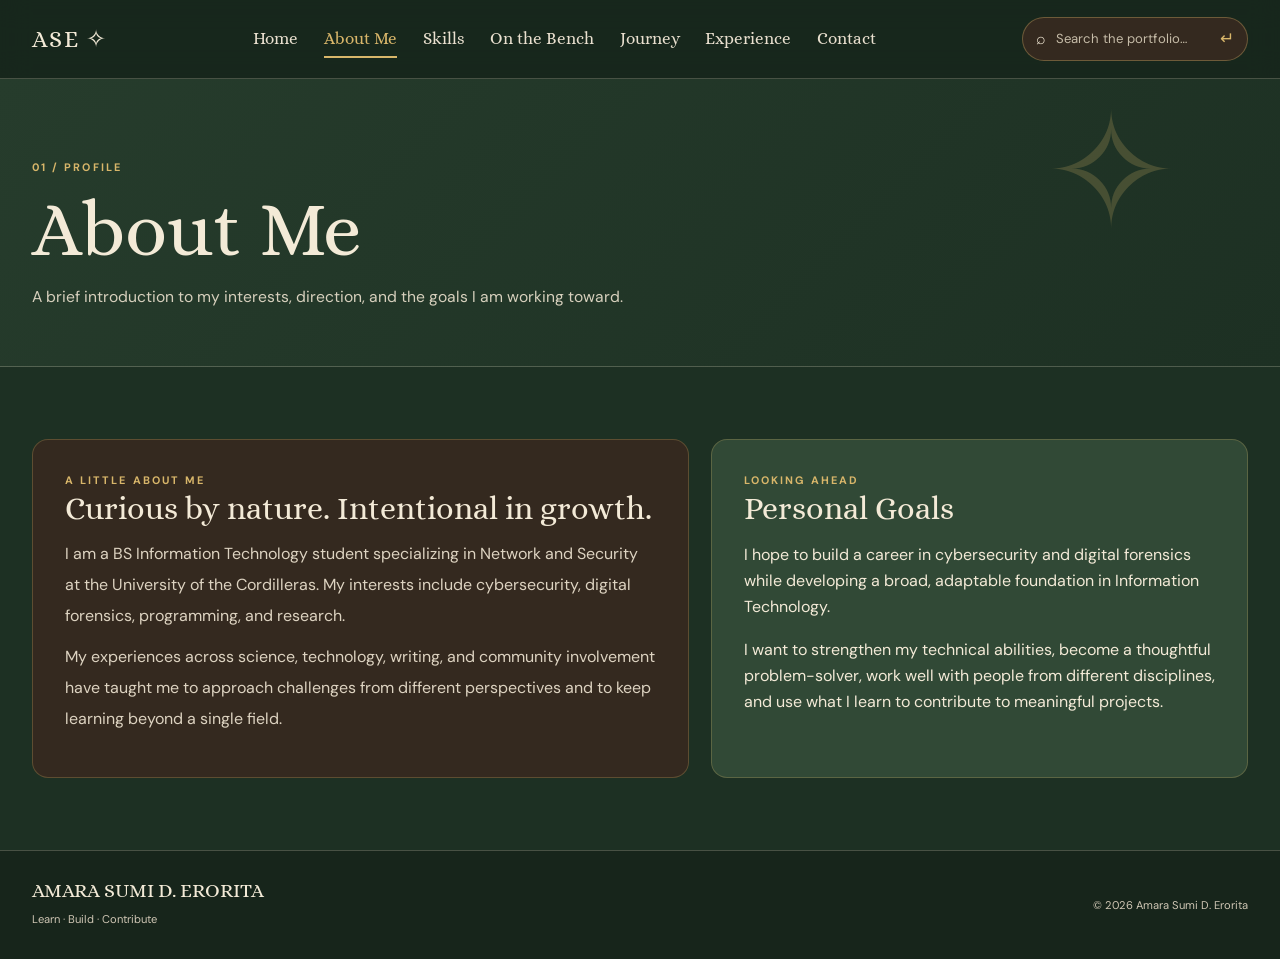
==== about.html @ 3ad0b854 "Add files via upload" ====
<!doctype html>
<html lang="en"><head><meta charset="utf-8"><meta name="viewport" content="width=device-width,initial-scale=1">
<meta name="theme-color" content="#1d3023"><meta name="description" content="Amara Sumi D. Erorita — Information Technology portfolio">
<title>About Me | Amara Sumi D. Erorita</title><link rel="stylesheet" href="assets/style.css"></head>
<body><header class="site-header"><div class="wrap nav-wrap"><a class="brand-mark" href="index.html">ASE ✧</a>
<nav class="nav" aria-label="Main navigation"><a href="index.html" >Home</a><a href="about.html" aria-current="page">About Me</a><a href="skills.html" >Skills</a><a href="on-the-bench.html" >On the Bench</a><a href="journey.html" >Journey</a><a href="experience.html" >Experience</a><a href="contact.html" >Contact</a></nav>
<div class="header-tools"><form class="search" data-search role="search"><span aria-hidden="true">⌕</span><input type="search" aria-label="Search portfolio" placeholder="Search the portfolio…"><button aria-label="Search">↵</button><div class="search-results" aria-live="polite"></div></form></div></div></header>

<main><section class="page-hero"><div class="wrap"><div class="eyebrow">01 / Profile</div><h1>About Me</h1><p>A brief introduction to my interests, direction, and the goals I am working toward.</p></div></section>
<section class="section"><div class="wrap about-grid">
 <article class="about-panel"><div class="eyebrow">A little about me</div><h2>Curious by nature. Intentional in growth.</h2>
 <p>I am a BS Information Technology student specializing in Network and Security at the University of the Cordilleras. My interests include cybersecurity, digital forensics, programming, and research.</p>
 <p>My experiences across science, technology, writing, and community involvement have taught me to approach challenges from different perspectives and to keep learning beyond a single field.</p></article>
 <article class="goals-panel"><div class="eyebrow">Looking ahead</div><h2>Personal Goals</h2>
 <p>I hope to build a career in cybersecurity and digital forensics while developing a broad, adaptable foundation in Information Technology.</p>
 <p>I want to strengthen my technical abilities, become a thoughtful problem-solver, work well with people from different disciplines, and use what I learn to contribute to meaningful projects.</p></article>
 </div></section></main>
<footer class="site-footer"><div class="wrap footer-inner"><div><strong>AMARA SUMI D. ERORITA</strong><br><small>Learn · Build · Contribute</small></div><small>© <span data-year></span> Amara Sumi D. Erorita</small></div></footer>
<div class="cursor-star" aria-hidden="true">✧</div><script src="assets/script.js"></script></body></html>
---- assets/style.css ----
@import url('https://fonts.googleapis.com/css2?family=Alice&family=DM+Sans:wght@400;500;600;700&display=swap');
:root{
 --forest:#1d3023;--forest2:#263c2c;--forest3:#314936;--brown:#34291f;
 --brown2:#453629;--cream:#f3ead7;--cream2:#e8ddc7;--gold:#d8b66a;
 --muted:#c9c2ae;--line:rgba(243,234,215,.22);
 --serif:'Alice',Georgia,serif;--sans:'DM Sans',Arial,sans-serif;
}
*{box-sizing:border-box}
html{scroll-behavior:smooth}
body{margin:0;background:var(--forest);color:var(--cream);font-family:var(--sans);line-height:1.65}
a{color:inherit;text-decoration:none}
button,input{font:inherit}
img{display:block;max-width:100%}
.wrap{width:min(1280px,calc(100% - 64px));margin:auto}
.site-header{position:sticky;top:0;z-index:50;background:rgba(24,39,28,.94);backdrop-filter:blur(14px);border-bottom:1px solid var(--line)}
.nav-wrap{min-height:78px;display:flex;align-items:center;justify-content:space-between;gap:24px}
.brand-mark{font:1.5rem var(--serif);color:var(--cream);letter-spacing:.06em;white-space:nowrap}
.nav{display:flex;align-items:center;gap:clamp(12px,2vw,30px);flex-wrap:wrap}
.nav a{font:1.05rem var(--serif);color:#e9e0cf;padding:8px 0;border-bottom:2px solid transparent}
.nav a:hover,.nav a[aria-current="page"]{color:var(--gold);border-color:var(--gold)}
.header-tools{display:flex;align-items:center;gap:12px}
.search{position:relative;display:flex;align-items:center;gap:8px;background:var(--brown);border:1px solid rgba(216,182,106,.35);border-radius:999px;padding:7px 13px;min-width:205px}
.search input{width:100%;min-width:0;background:transparent;border:0;outline:0;color:var(--cream);font-size:.82rem}
.search input::placeholder{color:#c6bca8}
.search button{border:0;background:transparent;color:var(--gold);cursor:pointer;padding:0;font-size:1.05rem}
.search-results{position:absolute;right:0;top:calc(100% + 10px);width:min(380px,85vw);max-height:60vh;overflow:auto;background:var(--brown);border:1px solid rgba(216,182,106,.45);border-radius:14px;padding:8px;box-shadow:0 18px 40px #0005;display:none}
.search-results.open{display:block}
.search-result{display:block;padding:11px 12px;border-radius:9px}
.search-result:hover{background:#594531}
.search-result strong{display:block;font:1.05rem var(--serif);color:var(--cream)}
.search-result small{display:block;color:#c8bda8;font-size:.72rem;margin-top:2px}
.search-empty{padding:14px;color:#d2c7b2;font-size:.84rem}
.hero{min-height:calc(100vh - 78px);display:grid;grid-template-columns:minmax(300px,.88fr) minmax(0,1.12fr);align-items:center;gap:clamp(34px,6vw,92px);padding:56px 0 70px;position:relative;overflow:hidden}
.hero:before{content:"";position:absolute;width:550px;height:550px;border:1px solid rgba(216,182,106,.14);border-radius:50%;right:-190px;top:-150px;box-shadow:0 0 0 45px rgba(216,182,106,.025),0 0 0 95px rgba(216,182,106,.02);pointer-events:none}
.hero-photo{height:min(690px,78vh);min-height:480px;position:relative;z-index:1}
.hero-photo img{width:100%;height:100%;object-fit:cover;object-position:center 22%;border-radius:4px 4px 80px 4px;box-shadow:18px 18px 0 rgba(52,41,31,.8);filter:saturate(.88)}
.hero-copy{position:relative;z-index:2;padding:20px 0}
.eyebrow{text-transform:uppercase;letter-spacing:.19em;font-size:.68rem;font-weight:700;color:var(--gold)}
.hero h1{font:clamp(3.4rem,6.3vw,6.5rem)/.98 var(--serif);letter-spacing:-.025em;margin:18px 0 14px;color:var(--cream)}
.hero-course{font:clamp(1.35rem,2.3vw,2rem)/1.3 var(--serif);color:var(--gold);margin:0 0 25px}
.hero-intro{font-size:1rem;line-height:1.9;max-width:620px;color:#e2ddcf}
.hero-info{display:flex;gap:12px;align-items:center;flex-wrap:wrap;margin:28px 0 0}
.info-chip{background:var(--brown);border:1px solid rgba(216,182,106,.25);border-radius:12px;padding:12px 16px;color:var(--cream);font-size:.8rem}
.info-chip span{display:block;color:var(--gold);font-size:.61rem;text-transform:uppercase;letter-spacing:.14em;margin-bottom:3px}
.hero-actions{display:flex;gap:12px;flex-wrap:wrap;margin-top:25px}
.button{display:inline-flex;align-items:center;justify-content:center;padding:12px 19px;border-radius:9px;border:1px solid var(--gold);font-size:.8rem;font-weight:700;transition:.2s}
.button.primary{background:var(--gold);color:var(--brown)}
.button.secondary{background:var(--brown);color:var(--cream)}
.button:hover{transform:translateY(-2px);filter:brightness(1.08)}
.page-hero{padding:80px 0 55px;background:linear-gradient(135deg,var(--forest2),var(--forest));border-bottom:1px solid var(--line);position:relative;overflow:hidden}
.page-hero:after{content:"✧";position:absolute;right:8%;top:14px;color:rgba(216,182,106,.22);font-size:10rem;line-height:1}
.page-hero h1{font:clamp(3rem,6vw,5.4rem)/1.05 var(--serif);margin:12px 0;color:var(--cream);position:relative;z-index:1}
.page-hero p{max-width:700px;color:#d7d0bd;margin:0;font-size:.98rem;line-height:1.85;position:relative;z-index:1}
.section{padding:72px 0}
.section.alt{background:var(--forest2)}
.section-head{display:flex;align-items:end;justify-content:space-between;gap:30px;margin-bottom:30px}
.section-head h2,.content-card h2{font:clamp(2rem,4vw,3.2rem)/1.15 var(--serif);margin:8px 0 0;color:var(--cream)}
.section-head p{max-width:440px;color:#c9c2ae;font-size:.86rem;margin:0}
.card-grid{display:grid;grid-template-columns:repeat(3,1fr);gap:16px}
.content-card{background:var(--brown);border:1px solid rgba(216,182,106,.24);border-radius:14px;padding:25px;min-height:170px}
.content-card h3{font:1.45rem var(--serif);margin:0 0 9px;color:var(--cream)}
.content-card p{font-size:.86rem;line-height:1.8;color:#d1c7b5;margin:0}
.content-card .tag{font-size:.62rem;text-transform:uppercase;letter-spacing:.15em;color:var(--gold);margin-bottom:12px}
.about-grid{display:grid;grid-template-columns:1.1fr .9fr;gap:22px}
.about-panel{background:var(--brown);border:1px solid rgba(216,182,106,.25);border-radius:16px;padding:32px}
.about-panel p{color:#ddd3c1;line-height:1.95;margin:10px 0}
.goals-panel{background:var(--forest3);border:1px solid rgba(216,182,106,.25);border-radius:16px;padding:32px}
.goals-panel h2,.about-panel h2{font:2rem var(--serif);margin:0 0 12px}
.skills-list{display:grid;grid-template-columns:repeat(2,1fr);gap:12px}
.skill-item{background:var(--brown);border:1px solid rgba(216,182,106,.22);border-radius:12px;padding:18px}
.skill-item strong{font:1.15rem var(--serif);display:block;color:var(--cream)}
.skill-item small{color:#cfc4b1;font-size:.75rem}
.timeline{border-left:1px solid rgba(216,182,106,.55);margin-left:9px;padding-left:28px;display:grid;gap:22px}
.timeline-item{position:relative;background:var(--brown);border-radius:12px;padding:22px}
.timeline-item:before{content:"";position:absolute;width:11px;height:11px;border-radius:50%;background:var(--gold);left:-34px;top:27px;box-shadow:0 0 0 5px var(--forest)}
.timeline-item h3{font:1.35rem var(--serif);margin:0 0 5px}
.timeline-item p{margin:0;color:#d0c6b4;font-size:.85rem}
.contact-grid{display:grid;grid-template-columns:repeat(2,1fr);gap:14px}
.contact-item{background:var(--brown);border:1px solid rgba(216,182,106,.24);border-radius:12px;padding:20px;overflow-wrap:anywhere}
.contact-item small{display:block;color:var(--gold);text-transform:uppercase;letter-spacing:.15em;font-size:.62rem;margin-bottom:6px}
.contact-item a,.contact-item span{font:1.12rem var(--serif);color:var(--cream)}
.note{color:#c8bea9;font-size:.78rem}
.site-footer{background:#17251b;border-top:1px solid var(--line);padding:28px 0;color:#cfc6b4}
.footer-inner{display:flex;justify-content:space-between;align-items:center;gap:20px;flex-wrap:wrap}
.footer-inner strong{font:1.25rem var(--serif);color:var(--cream)}
.footer-inner small{font-size:.7rem}
.cursor-star{position:fixed;left:0;top:0;z-index:1000;pointer-events:none;color:var(--gold);font-size:17px;opacity:0;transform:translate(-50%,-50%);text-shadow:0 0 12px rgba(216,182,106,.6);transition:opacity .2s}
body.cursor-ready .cursor-star{opacity:.85}
@media(max-width:980px){.nav-wrap{padding:14px 0;align-items:flex-start;flex-direction:column}.nav{gap:16px}.header-tools{width:100%}.search{width:100%}.hero{grid-template-columns:.8fr 1.2fr;gap:30px}.hero-photo{height:560px}.card-grid{grid-template-columns:repeat(2,1fr)}}
@media(max-width:700px){.wrap{width:min(100% - 36px,560px)}.nav{gap:12px 18px}.nav a{font-size:.95rem}.hero{min-height:auto;grid-template-columns:1fr;padding:35px 0 55px}.hero-photo{height:440px;min-height:0;width:min(100%,420px);margin:auto}.hero-copy{padding:0}.hero h1{font-size:clamp(3.1rem,13vw,4.7rem)}.page-hero{padding:60px 0 40px}.section{padding:55px 0}.section-head{display:block}.section-head p{margin-top:14px}.about-grid,.card-grid{grid-template-columns:1fr}.skills-list,.contact-grid{grid-template-columns:1fr}.about-panel,.goals-panel{padding:24px}.cursor-star{display:none}}
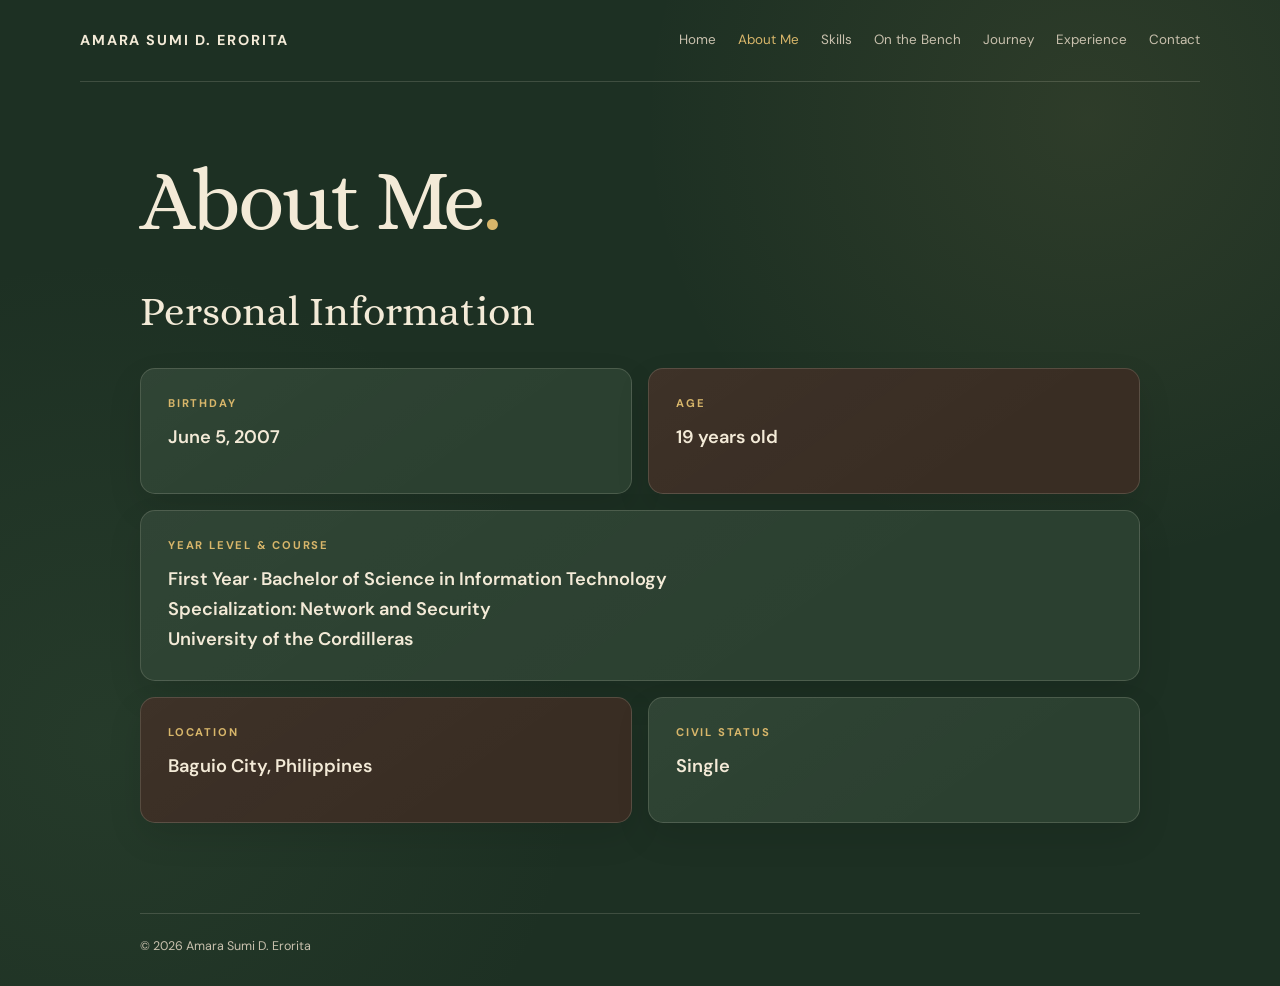
==== commit d6377d22: "Add files via upload" ====
--- a/about.html
+++ b/about.html
@@ -1,19 +1,159 @@
-<!doctype html>
-<html lang="en"><head><meta charset="utf-8"><meta name="viewport" content="width=device-width,initial-scale=1">
-<meta name="theme-color" content="#1d3023"><meta name="description" content="Amara Sumi D. Erorita — Information Technology portfolio">
-<title>About Me | Amara Sumi D. Erorita</title><link rel="stylesheet" href="assets/style.css"></head>
-<body><header class="site-header"><div class="wrap nav-wrap"><a class="brand-mark" href="index.html">ASE ✧</a>
-<nav class="nav" aria-label="Main navigation"><a href="index.html" >Home</a><a href="about.html" aria-current="page">About Me</a><a href="skills.html" >Skills</a><a href="on-the-bench.html" >On the Bench</a><a href="journey.html" >Journey</a><a href="experience.html" >Experience</a><a href="contact.html" >Contact</a></nav>
-<div class="header-tools"><form class="search" data-search role="search"><span aria-hidden="true">⌕</span><input type="search" aria-label="Search portfolio" placeholder="Search the portfolio…"><button aria-label="Search">↵</button><div class="search-results" aria-live="polite"></div></form></div></div></header>
+<!DOCTYPE html>
+<html lang="en">
+<head>
+  <meta charset="UTF-8">
+  <meta name="viewport" content="width=device-width, initial-scale=1.0">
+  <meta name="theme-color" content="#1d3023">
+  <meta name="description" content="Personal information of Amara Sumi D. Erorita, BS Information Technology student at the University of the Cordilleras.">
+  <title>About Me | Amara Sumi D. Erorita</title>
+  <link rel="preconnect" href="https://fonts.googleapis.com">
+  <link rel="preconnect" href="https://fonts.gstatic.com" crossorigin>
+  <link href="https://fonts.googleapis.com/css2?family=Alice&family=DM+Sans:wght@400;500;600;700&display=swap" rel="stylesheet">
+  <style>
+    :root {
+      --forest: #1d3023;
+      --panel: #2b4030;
+      --panel-dark: #392d23;
+      --cream: #f3ead7;
+      --muted: #c9c1ae;
+      --gold: #d8b66a;
+      --line: rgba(243,234,215,.16);
+    }
+    * { box-sizing: border-box; }
+    html { scroll-behavior: smooth; }
+    body {
+      margin: 0; min-height: 100vh; color: var(--cream);
+      background:
+        radial-gradient(circle at 85% 12%, rgba(216,182,106,.09), transparent 28rem),
+        radial-gradient(circle at 8% 75%, rgba(95,130,91,.13), transparent 30rem),
+        var(--forest);
+      font-family: "DM Sans", sans-serif;
+      line-height: 1.65;
+    }
+    .site-nav {
+      width: min(1120px, calc(100% - 44px)); margin: 0 auto;
+      min-height: 82px; display: flex; align-items: center;
+      justify-content: space-between; gap: 24px;
+      border-bottom: 1px solid var(--line);
+    }
+    .brand { color: var(--cream); text-decoration: none; font-weight: 700; letter-spacing: .13em; font-size: .9rem; }
+    .nav-links { display: flex; flex-wrap: wrap; gap: 22px; }
+    .nav-links a { color: var(--muted); text-decoration: none; font-size: .84rem; transition: color .2s ease; }
+    .nav-links a:hover, .nav-links a[aria-current="page"] { color: var(--gold); }
+    main { width: min(1000px, calc(100% - 44px)); margin: 0 auto; padding: 76px 0 90px; }
+    h1, h2 { font-family: "Alice", "Garamond", Georgia, serif; font-weight: 400; }
+    h1 { font-size: clamp(3rem, 7vw, 5.3rem); line-height: 1.02; margin: 0 0 34px; letter-spacing: -.035em; }
+    h1 span { color: var(--gold); }
+    .section-heading { margin: 0 0 22px; }
+    .section-heading h2 { font-size: clamp(1.9rem, 4vw, 2.55rem); margin: 0; }
+    .info-grid { display: grid; grid-template-columns: repeat(2, minmax(0, 1fr)); gap: 16px; }
+    .info-card {
+      background: linear-gradient(145deg, rgba(255,255,255,.025), transparent 70%), var(--panel);
+      border: 1px solid var(--line); border-radius: 15px; padding: 25px 27px;
+      min-height: 126px; box-shadow: 0 14px 34px rgba(0,0,0,.10);
+    }
+    .info-card:nth-child(even) { background-color: var(--panel-dark); }
+    .info-card.wide { grid-column: 1 / -1; }
+    .field-label { display: block; color: var(--gold); font-size: .7rem; letter-spacing: .16em; font-weight: 700; text-transform: uppercase; margin-bottom: 10px; }
+    .field-value { color: var(--cream); font-size: 1.14rem; font-weight: 600; overflow-wrap: anywhere; }
+    footer {
+      border-top: 1px solid var(--line); width: min(1000px, calc(100% - 44px));
+      margin: 0 auto; padding: 22px 0 30px; color: var(--muted); font-size: .78rem;
+    }
+    .cursor-glow {
+      position: fixed; left: 0; top: 0; width: 190px; height: 190px; border-radius: 50%;
+      pointer-events: none; z-index: 10; opacity: 0; transform: translate(-50%, -50%);
+      background: radial-gradient(circle, rgba(216,182,106,.11), rgba(216,182,106,.035) 38%, transparent 72%);
+      transition: opacity .25s ease;
+    }
+    .cursor-star {
+      position: fixed; left: 0; top: 0; z-index: 11; pointer-events: none;
+      color: var(--gold); font-size: 14px; opacity: 0; transform: translate(12px, 10px);
+      text-shadow: 0 0 12px rgba(216,182,106,.7);
+    }
+    @media (pointer: fine) {
+      body:hover .cursor-glow, body:hover .cursor-star { opacity: 1; }
+    }
+    @media (max-width: 650px) {
+      .site-nav { align-items: flex-start; flex-direction: column; padding: 20px 0; gap: 12px; }
+      .nav-links { gap: 12px 17px; }
+      main { padding-top: 52px; }
+      .info-grid { grid-template-columns: 1fr; }
+      .info-card.wide { grid-column: auto; }
+    }
+    @media (prefers-reduced-motion: reduce) { html { scroll-behavior: auto; } * { transition: none !important; } }
+  </style>
+</head>
+<body>
+  <div class="cursor-glow" aria-hidden="true"></div>
+  <div class="cursor-star" aria-hidden="true">✦</div>
 
-<main><section class="page-hero"><div class="wrap"><div class="eyebrow">01 / Profile</div><h1>About Me</h1><p>A brief introduction to my interests, direction, and the goals I am working toward.</p></div></section>
-<section class="section"><div class="wrap about-grid">
- <article class="about-panel"><div class="eyebrow">A little about me</div><h2>Curious by nature. Intentional in growth.</h2>
- <p>I am a BS Information Technology student specializing in Network and Security at the University of the Cordilleras. My interests include cybersecurity, digital forensics, programming, and research.</p>
- <p>My experiences across science, technology, writing, and community involvement have taught me to approach challenges from different perspectives and to keep learning beyond a single field.</p></article>
- <article class="goals-panel"><div class="eyebrow">Looking ahead</div><h2>Personal Goals</h2>
- <p>I hope to build a career in cybersecurity and digital forensics while developing a broad, adaptable foundation in Information Technology.</p>
- <p>I want to strengthen my technical abilities, become a thoughtful problem-solver, work well with people from different disciplines, and use what I learn to contribute to meaningful projects.</p></article>
- </div></section></main>
-<footer class="site-footer"><div class="wrap footer-inner"><div><strong>AMARA SUMI D. ERORITA</strong><br><small>Learn · Build · Contribute</small></div><small>© <span data-year></span> Amara Sumi D. Erorita</small></div></footer>
-<div class="cursor-star" aria-hidden="true">✧</div><script src="assets/script.js"></script></body></html>+  <header class="site-nav">
+    <a class="brand" href="index.html">AMARA SUMI D. ERORITA</a>
+    <nav class="nav-links" aria-label="Main navigation">
+      <a href="index.html">Home</a>
+      <a href="aboutme.html" aria-current="page">About Me</a>
+      <a href="skills.html">Skills</a>
+      <a href="on-the-bench.html">On the Bench</a>
+      <a href="journey.html">Journey</a>
+      <a href="experience.html">Experience</a>
+      <a href="contact.html">Contact</a>
+    </nav>
+  </header>
+
+  <main>
+    <h1>About Me<span>.</span></h1>
+
+    <section aria-labelledby="personal-info-title">
+      <div class="section-heading">
+        <h2 id="personal-info-title">Personal Information</h2>
+      </div>
+
+      <div class="info-grid">
+        <article class="info-card">
+          <span class="field-label">Birthday</span>
+          <div class="field-value">June 5, 2007</div>
+        </article>
+        <article class="info-card">
+          <span class="field-label">Age</span>
+          <div class="field-value">19 years old</div>
+        </article>
+        <article class="info-card wide">
+          <span class="field-label">Year Level &amp; Course</span>
+          <div class="field-value">First Year · Bachelor of Science in Information Technology</div>
+          <div class="field-value">Specialization: Network and Security</div>
+          <div class="field-value">University of the Cordilleras</div>
+        </article>
+        <article class="info-card">
+          <span class="field-label">Location</span>
+          <div class="field-value">Baguio City, Philippines</div>
+        </article>
+        <article class="info-card">
+          <span class="field-label">Civil Status</span>
+          <div class="field-value">Single</div>
+        </article>
+      </div>
+    </section>
+  </main>
+
+  <footer>
+    © <span id="year"></span> Amara Sumi D. Erorita
+  </footer>
+
+  <script>
+    document.getElementById("year").textContent = new Date().getFullYear();
+
+    // Subtle mouse-following glow and star; inactive on touch devices.
+    if (window.matchMedia("(pointer: fine)").matches) {
+      const glow = document.querySelector(".cursor-glow");
+      const star = document.querySelector(".cursor-star");
+      window.addEventListener("pointermove", (event) => {
+        glow.style.left = event.clientX + "px";
+        glow.style.top = event.clientY + "px";
+        star.style.left = event.clientX + "px";
+        star.style.top = event.clientY + "px";
+      }, { passive: true });
+    }
+  </script>
+</body>
+</html>
